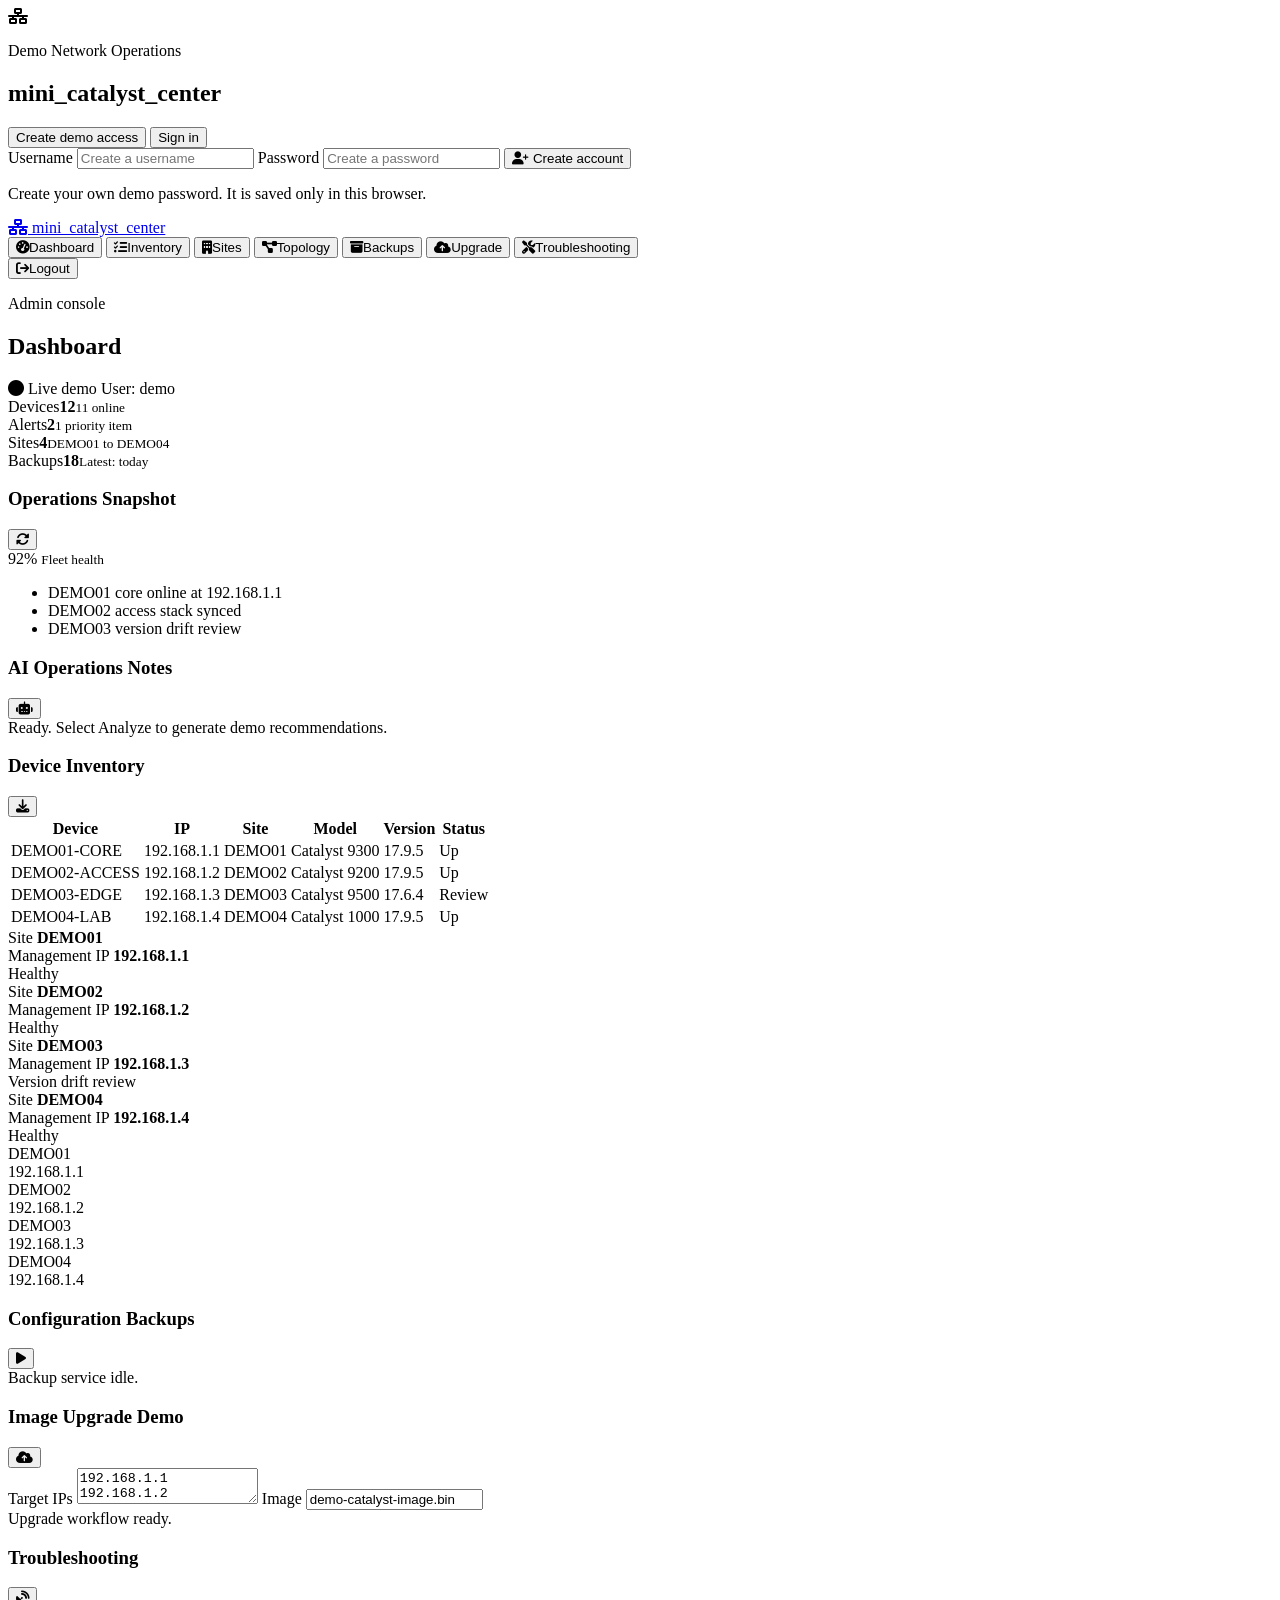
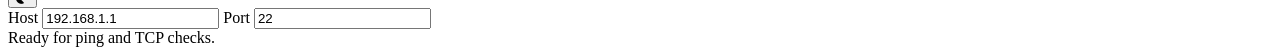
==== docs/index.html @ 80a493fe "Publish mini catalyst center project" ====
<!doctype html>
<html lang="en">
  <head>
    <meta charset="utf-8">
    <meta name="viewport" content="width=device-width, initial-scale=1">
    <title>mini_catalyst_center</title>
    <link rel="preconnect" href="https://cdnjs.cloudflare.com">
    <link rel="stylesheet" href="https://cdnjs.cloudflare.com/ajax/libs/font-awesome/6.5.0/css/all.min.css">
    <link rel="stylesheet" href="styles.css">
  </head>
  <body>
    <section id="loginView" class="login-view">
      <div class="login-card">
        <div class="brand-lockup">
          <span class="brand-icon"><i class="fa-solid fa-network-wired"></i></span>
          <div>
            <p class="eyebrow">Demo Network Operations</p>
            <h1>mini_catalyst_center</h1>
          </div>
        </div>
        <div class="auth-tabs" role="tablist" aria-label="Demo access">
          <button id="createTab" class="auth-tab active" type="button" data-auth-mode="create">Create demo access</button>
          <button id="signinTab" class="auth-tab" type="button" data-auth-mode="signin">Sign in</button>
        </div>
        <form id="loginForm" class="login-form">
          <label>Username <input id="username" placeholder="Create a username" autocomplete="username"></label>
          <label>Password <input id="password" placeholder="Create a password" type="password" autocomplete="new-password"></label>
          <button id="authButton" type="submit"><i class="fa-solid fa-user-plus"></i> Create account</button>
          <p id="authNote" class="small-note">Create your own demo password. It is saved only in this browser.</p>
        </form>
      </div>
    </section>

    <section id="appView" class="app-view is-hidden">
      <aside class="sidebar">
        <a class="brand-link" href="#dashboard" data-view="dashboard">
          <i class="fa-solid fa-network-wired"></i>
          <span>mini_catalyst_center</span>
        </a>
        <nav>
          <button class="nav-item active" data-view="dashboard"><i class="fa-solid fa-gauge-high"></i><span>Dashboard</span></button>
          <button class="nav-item" data-view="inventory"><i class="fa-solid fa-list-check"></i><span>Inventory</span></button>
          <button class="nav-item" data-view="sites"><i class="fa-solid fa-building"></i><span>Sites</span></button>
          <button class="nav-item" data-view="topology"><i class="fa-solid fa-diagram-project"></i><span>Topology</span></button>
          <button class="nav-item" data-view="backups"><i class="fa-solid fa-box-archive"></i><span>Backups</span></button>
          <button class="nav-item" data-view="upgrade"><i class="fa-solid fa-cloud-arrow-up"></i><span>Upgrade</span></button>
          <button class="nav-item" data-view="troubleshooting"><i class="fa-solid fa-screwdriver-wrench"></i><span>Troubleshooting</span></button>
        </nav>
        <button id="logoutButton" class="logout-button"><i class="fa-solid fa-arrow-right-from-bracket"></i><span>Logout</span></button>
      </aside>

      <main class="main">
        <header class="topbar">
          <div>
            <p class="eyebrow">Admin console</p>
            <h2 id="viewTitle">Dashboard</h2>
          </div>
          <div class="top-actions">
            <span class="status-pill live"><i class="fa-solid fa-circle"></i> Live demo</span>
            <span id="activeUser" class="status-pill">User: demo</span>
          </div>
        </header>

        <section id="dashboard" class="view active">
          <div class="kpi-grid">
            <article class="kpi success"><span>Devices</span><strong>12</strong><small>11 online</small></article>
            <article class="kpi warn"><span>Alerts</span><strong>2</strong><small>1 priority item</small></article>
            <article class="kpi"><span>Sites</span><strong>4</strong><small>DEMO01 to DEMO04</small></article>
            <article class="kpi"><span>Backups</span><strong>18</strong><small>Latest: today</small></article>
          </div>
          <div class="split">
            <article class="panel">
              <div class="panel-head"><h3>Operations Snapshot</h3><button data-action="refresh"><i class="fa-solid fa-rotate"></i></button></div>
              <div class="health-ring">
                <span>92%</span>
                <small>Fleet health</small>
              </div>
              <ul class="signal-list">
                <li><span class="dot ok"></span> DEMO01 core online at 192.168.1.1</li>
                <li><span class="dot ok"></span> DEMO02 access stack synced</li>
                <li><span class="dot warn"></span> DEMO03 version drift review</li>
              </ul>
            </article>
            <article class="panel">
              <div class="panel-head"><h3>AI Operations Notes</h3><button data-action="analyze"><i class="fa-solid fa-robot"></i></button></div>
              <div id="aiNotes" class="terminal-box">Ready. Select Analyze to generate demo recommendations.</div>
            </article>
          </div>
        </section>

        <section id="inventory" class="view">
          <div class="panel">
            <div class="panel-head"><h3>Device Inventory</h3><button data-action="export"><i class="fa-solid fa-download"></i></button></div>
            <div class="table-wrap">
              <table>
                <thead><tr><th>Device</th><th>IP</th><th>Site</th><th>Model</th><th>Version</th><th>Status</th></tr></thead>
                <tbody id="inventoryRows"></tbody>
              </table>
            </div>
          </div>
        </section>

        <section id="sites" class="view">
          <div class="site-grid" id="siteGrid"></div>
        </section>

        <section id="topology" class="view">
          <div class="panel topology-panel">
            <div class="topology-canvas">
              <div class="node core">DEMO01<br><span>192.168.1.1</span></div>
              <div class="node access a">DEMO02<br><span>192.168.1.2</span></div>
              <div class="node access b">DEMO03<br><span>192.168.1.3</span></div>
              <div class="node access c">DEMO04<br><span>192.168.1.4</span></div>
              <div class="line l1"></div><div class="line l2"></div><div class="line l3"></div>
            </div>
          </div>
        </section>

        <section id="backups" class="view">
          <div class="panel">
            <div class="panel-head"><h3>Configuration Backups</h3><button data-action="backup"><i class="fa-solid fa-play"></i></button></div>
            <div id="backupLog" class="terminal-box">Backup service idle.</div>
          </div>
        </section>

        <section id="upgrade" class="view">
          <div class="panel">
            <div class="panel-head"><h3>Image Upgrade Demo</h3><button data-action="upgrade"><i class="fa-solid fa-cloud-arrow-up"></i></button></div>
            <div class="upgrade-grid">
              <label>Target IPs <textarea>192.168.1.1
192.168.1.2</textarea></label>
              <label>Image <input value="demo-catalyst-image.bin"></label>
            </div>
            <div class="progress-track"><span id="upgradeBar"></span></div>
            <div id="upgradeLog" class="terminal-box">Upgrade workflow ready.</div>
          </div>
        </section>

        <section id="troubleshooting" class="view">
          <div class="panel">
            <div class="panel-head"><h3>Troubleshooting</h3><button data-action="ping"><i class="fa-solid fa-satellite-dish"></i></button></div>
            <div class="trouble-grid">
              <label>Host <input value="192.168.1.1"></label>
              <label>Port <input value="22"></label>
            </div>
            <div id="troubleLog" class="terminal-box">Ready for ping and TCP checks.</div>
          </div>
        </section>
      </main>
    </section>

    <script src="app.js"></script>
  </body>
</html>
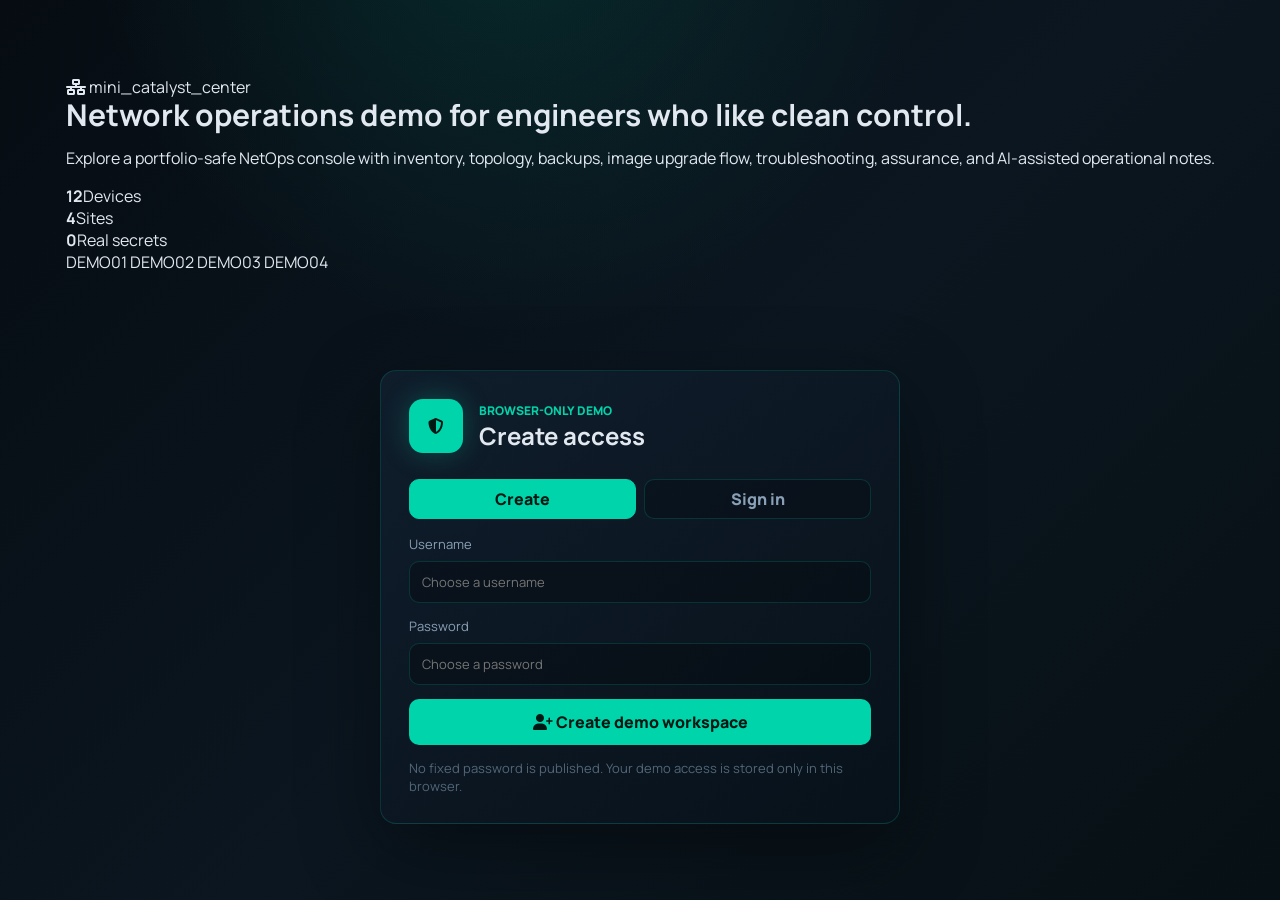
==== commit a32089a5: "Upgrade mini catalyst center demo experience" ====
--- a/docs/index.html
+++ b/docs/index.html
@@ -3,6 +3,7 @@
   <head>
     <meta charset="utf-8">
     <meta name="viewport" content="width=device-width, initial-scale=1">
+    <meta name="description" content="mini_catalyst_center is a demo NetOps portal for inventory, topology, backups, upgrades, troubleshooting, and operational assurance.">
     <title>mini_catalyst_center</title>
     <link rel="preconnect" href="https://cdnjs.cloudflare.com">
     <link rel="stylesheet" href="https://cdnjs.cloudflare.com/ajax/libs/font-awesome/6.5.0/css/all.min.css">
@@ -10,23 +11,45 @@
   </head>
   <body>
     <section id="loginView" class="login-view">
+      <div class="login-hero">
+        <div class="hero-copy">
+          <span class="brand-chip"><i class="fa-solid fa-network-wired"></i> mini_catalyst_center</span>
+          <h1>Network operations demo for engineers who like clean control.</h1>
+          <p>Explore a portfolio-safe NetOps console with inventory, topology, backups, image upgrade flow, troubleshooting, assurance, and AI-assisted operational notes.</p>
+          <div class="hero-stats" aria-label="Demo summary">
+            <div><strong>12</strong><span>Devices</span></div>
+            <div><strong>4</strong><span>Sites</span></div>
+            <div><strong>0</strong><span>Real secrets</span></div>
+          </div>
+        </div>
+        <div class="hero-map" aria-hidden="true">
+          <span class="map-node core">DEMO01</span>
+          <span class="map-node a">DEMO02</span>
+          <span class="map-node b">DEMO03</span>
+          <span class="map-node c">DEMO04</span>
+          <span class="map-line one"></span>
+          <span class="map-line two"></span>
+          <span class="map-line three"></span>
+        </div>
+      </div>
+
       <div class="login-card">
         <div class="brand-lockup">
-          <span class="brand-icon"><i class="fa-solid fa-network-wired"></i></span>
+          <span class="brand-icon"><i class="fa-solid fa-shield-halved"></i></span>
           <div>
-            <p class="eyebrow">Demo Network Operations</p>
-            <h1>mini_catalyst_center</h1>
+            <p class="eyebrow">Browser-only demo</p>
+            <h2>Create access</h2>
           </div>
         </div>
         <div class="auth-tabs" role="tablist" aria-label="Demo access">
-          <button id="createTab" class="auth-tab active" type="button" data-auth-mode="create">Create demo access</button>
-          <button id="signinTab" class="auth-tab" type="button" data-auth-mode="signin">Sign in</button>
+          <button class="auth-tab active" type="button" data-auth-mode="create">Create</button>
+          <button class="auth-tab" type="button" data-auth-mode="signin">Sign in</button>
         </div>
         <form id="loginForm" class="login-form">
-          <label>Username <input id="username" placeholder="Create a username" autocomplete="username"></label>
-          <label>Password <input id="password" placeholder="Create a password" type="password" autocomplete="new-password"></label>
-          <button id="authButton" type="submit"><i class="fa-solid fa-user-plus"></i> Create account</button>
-          <p id="authNote" class="small-note">Create your own demo password. It is saved only in this browser.</p>
+          <label>Username <input id="username" placeholder="Choose a username" autocomplete="username"></label>
+          <label>Password <input id="password" placeholder="Choose a password" type="password" autocomplete="new-password"></label>
+          <button id="authButton" type="submit"><i class="fa-solid fa-user-plus"></i> Create demo workspace</button>
+          <p id="authNote" class="small-note">No fixed password is published. Your demo access is stored only in this browser.</p>
         </form>
       </div>
     </section>
@@ -42,9 +65,14 @@
           <button class="nav-item" data-view="inventory"><i class="fa-solid fa-list-check"></i><span>Inventory</span></button>
           <button class="nav-item" data-view="sites"><i class="fa-solid fa-building"></i><span>Sites</span></button>
           <button class="nav-item" data-view="topology"><i class="fa-solid fa-diagram-project"></i><span>Topology</span></button>
+          <button class="nav-item" data-view="assurance"><i class="fa-solid fa-clipboard-check"></i><span>Assurance</span></button>
+          <button class="nav-item" data-view="alerts"><i class="fa-solid fa-bell"></i><span>Alerts</span></button>
+          <button class="nav-item" data-view="commander"><i class="fa-solid fa-terminal"></i><span>Commander</span></button>
           <button class="nav-item" data-view="backups"><i class="fa-solid fa-box-archive"></i><span>Backups</span></button>
           <button class="nav-item" data-view="upgrade"><i class="fa-solid fa-cloud-arrow-up"></i><span>Upgrade</span></button>
           <button class="nav-item" data-view="troubleshooting"><i class="fa-solid fa-screwdriver-wrench"></i><span>Troubleshooting</span></button>
+          <button class="nav-item" data-view="ai-center"><i class="fa-solid fa-robot"></i><span>AI Center</span></button>
+          <button class="nav-item" data-view="jobs"><i class="fa-solid fa-briefcase"></i><span>Jobs</span></button>
         </nav>
         <button id="logoutButton" class="logout-button"><i class="fa-solid fa-arrow-right-from-bracket"></i><span>Logout</span></button>
       </aside>
@@ -56,6 +84,10 @@
             <h2 id="viewTitle">Dashboard</h2>
           </div>
           <div class="top-actions">
+            <label class="search-box" aria-label="Search demo">
+              <i class="fa-solid fa-magnifying-glass"></i>
+              <input id="globalSearch" placeholder="Search device, site, IP">
+            </label>
             <span class="status-pill live"><i class="fa-solid fa-circle"></i> Live demo</span>
             <span id="activeUser" class="status-pill">User: demo</span>
           </div>
@@ -63,18 +95,15 @@
 
         <section id="dashboard" class="view active">
           <div class="kpi-grid">
-            <article class="kpi success"><span>Devices</span><strong>12</strong><small>11 online</small></article>
+            <article class="kpi success"><span>Devices</span><strong id="kpiDevices">12</strong><small>11 online</small></article>
             <article class="kpi warn"><span>Alerts</span><strong>2</strong><small>1 priority item</small></article>
             <article class="kpi"><span>Sites</span><strong>4</strong><small>DEMO01 to DEMO04</small></article>
             <article class="kpi"><span>Backups</span><strong>18</strong><small>Latest: today</small></article>
           </div>
-          <div class="split">
-            <article class="panel">
-              <div class="panel-head"><h3>Operations Snapshot</h3><button data-action="refresh"><i class="fa-solid fa-rotate"></i></button></div>
-              <div class="health-ring">
-                <span>92%</span>
-                <small>Fleet health</small>
-              </div>
+          <div class="dashboard-grid">
+            <article class="panel health-panel">
+              <div class="panel-head"><h3>Operations Snapshot</h3><button title="Refresh" data-action="refresh"><i class="fa-solid fa-rotate"></i></button></div>
+              <div class="health-ring"><span>92%</span><small>Fleet health</small></div>
               <ul class="signal-list">
                 <li><span class="dot ok"></span> DEMO01 core online at 192.168.1.1</li>
                 <li><span class="dot ok"></span> DEMO02 access stack synced</li>
@@ -82,7 +111,11 @@
               </ul>
             </article>
             <article class="panel">
-              <div class="panel-head"><h3>AI Operations Notes</h3><button data-action="analyze"><i class="fa-solid fa-robot"></i></button></div>
+              <div class="panel-head"><h3>Priority Timeline</h3><button title="Analyze" data-action="analyze"><i class="fa-solid fa-robot"></i></button></div>
+              <div id="timelineList" class="timeline-list"></div>
+            </article>
+            <article class="panel span-2">
+              <div class="panel-head"><h3>AI Operations Notes</h3><button title="Generate recommendation" data-action="analyze"><i class="fa-solid fa-wand-magic-sparkles"></i></button></div>
               <div id="aiNotes" class="terminal-box">Ready. Select Analyze to generate demo recommendations.</div>
             </article>
           </div>
@@ -90,10 +123,16 @@
 
         <section id="inventory" class="view">
           <div class="panel">
-            <div class="panel-head"><h3>Device Inventory</h3><button data-action="export"><i class="fa-solid fa-download"></i></button></div>
+            <div class="panel-head">
+              <h3>Device Inventory</h3>
+              <div class="panel-actions">
+                <select id="siteFilter" aria-label="Filter by site"><option value="all">All sites</option></select>
+                <button title="Export demo inventory" data-action="export"><i class="fa-solid fa-download"></i></button>
+              </div>
+            </div>
             <div class="table-wrap">
               <table>
-                <thead><tr><th>Device</th><th>IP</th><th>Site</th><th>Model</th><th>Version</th><th>Status</th></tr></thead>
+                <thead><tr><th>Device</th><th>IP</th><th>Site</th><th>Role</th><th>Model</th><th>Version</th><th>Status</th></tr></thead>
                 <tbody id="inventoryRows"></tbody>
               </table>
             </div>
@@ -106,6 +145,7 @@
 
         <section id="topology" class="view">
           <div class="panel topology-panel">
+            <div class="panel-head"><h3>Fabric Topology</h3><button data-action="discover"><i class="fa-solid fa-arrows-rotate"></i></button></div>
             <div class="topology-canvas">
               <div class="node core">DEMO01<br><span>192.168.1.1</span></div>
               <div class="node access a">DEMO02<br><span>192.168.1.2</span></div>
@@ -116,20 +156,43 @@
           </div>
         </section>
 
+        <section id="assurance" class="view">
+          <div class="cards-grid" id="assuranceCards"></div>
+        </section>
+
+        <section id="alerts" class="view">
+          <div class="panel">
+            <div class="panel-head"><h3>Operational Alerts</h3><button data-action="ack-alerts"><i class="fa-solid fa-check"></i></button></div>
+            <div id="alertsList" class="event-list"></div>
+          </div>
+        </section>
+
+        <section id="commander" class="view">
+          <div class="panel">
+            <div class="panel-head"><h3>Command Runner</h3><button data-action="run-command"><i class="fa-solid fa-play"></i></button></div>
+            <div class="form-grid">
+              <label>Target <select id="commandTarget"></select></label>
+              <label>Command <input id="commandInput" value="show interfaces status"></label>
+            </div>
+            <div id="commandLog" class="terminal-box">Command runner ready.</div>
+          </div>
+        </section>
+
         <section id="backups" class="view">
           <div class="panel">
             <div class="panel-head"><h3>Configuration Backups</h3><button data-action="backup"><i class="fa-solid fa-play"></i></button></div>
             <div id="backupLog" class="terminal-box">Backup service idle.</div>
           </div>
+          <div class="cards-grid" id="backupCards"></div>
         </section>
 
         <section id="upgrade" class="view">
           <div class="panel">
             <div class="panel-head"><h3>Image Upgrade Demo</h3><button data-action="upgrade"><i class="fa-solid fa-cloud-arrow-up"></i></button></div>
-            <div class="upgrade-grid">
-              <label>Target IPs <textarea>192.168.1.1
+            <div class="form-grid">
+              <label>Target IPs <textarea id="upgradeTargets">192.168.1.1
 192.168.1.2</textarea></label>
-              <label>Image <input value="demo-catalyst-image.bin"></label>
+              <label>Image <input id="upgradeImage" value="demo-catalyst-image.bin"></label>
             </div>
             <div class="progress-track"><span id="upgradeBar"></span></div>
             <div id="upgradeLog" class="terminal-box">Upgrade workflow ready.</div>
@@ -139,11 +202,25 @@
         <section id="troubleshooting" class="view">
           <div class="panel">
             <div class="panel-head"><h3>Troubleshooting</h3><button data-action="ping"><i class="fa-solid fa-satellite-dish"></i></button></div>
-            <div class="trouble-grid">
-              <label>Host <input value="192.168.1.1"></label>
-              <label>Port <input value="22"></label>
+            <div class="form-grid">
+              <label>Host <input id="troubleHost" value="192.168.1.1"></label>
+              <label>Port <input id="troublePort" value="22"></label>
             </div>
             <div id="troubleLog" class="terminal-box">Ready for ping and TCP checks.</div>
+          </div>
+        </section>
+
+        <section id="ai-center" class="view">
+          <div class="panel">
+            <div class="panel-head"><h3>AI Center</h3><button data-action="ai-plan"><i class="fa-solid fa-wand-magic-sparkles"></i></button></div>
+            <div id="aiPlan" class="ai-plan-grid"></div>
+          </div>
+        </section>
+
+        <section id="jobs" class="view">
+          <div class="panel">
+            <div class="panel-head"><h3>Background Jobs</h3><button data-action="new-job"><i class="fa-solid fa-plus"></i></button></div>
+            <div id="jobsList" class="event-list"></div>
           </div>
         </section>
       </main>
--- a/docs/styles.css
+++ b/docs/styles.css
@@ -0,0 +1,480 @@
+@import url("https://fonts.googleapis.com/css2?family=JetBrains+Mono:wght@400;600;700&family=Manrope:wght@400;600;700;800&display=swap");
+
+:root {
+  --teal: #00d4aa;
+  --teal-soft: rgba(0, 212, 170, .15);
+  --cyan: #7dd3fc;
+  --green: #22c55e;
+  --red: #ef4444;
+  --yellow: #f59e0b;
+  --ink: #e2e8f0;
+  --muted: #8aa0b6;
+  --quiet: #526677;
+  --bg: #060c12;
+  --surface: #0c1520;
+  --panel: #101e2c;
+  --panel-2: #142030;
+  --line: rgba(0, 212, 170, .18);
+  --shadow: 0 24px 80px rgba(0, 0, 0, .38);
+  --mono: "JetBrains Mono", Consolas, monospace;
+  --sans: "Manrope", Arial, sans-serif;
+}
+
+* { box-sizing: border-box; }
+
+body {
+  margin: 0;
+  min-height: 100vh;
+  color: var(--ink);
+  font-family: var(--sans);
+  background:
+    radial-gradient(circle at 40% -10%, rgba(0, 212, 170, .13), transparent 34%),
+    linear-gradient(135deg, #060c12 0%, #0b1620 52%, #071014 100%);
+}
+
+button, input, textarea { font: inherit; }
+button { cursor: pointer; }
+
+.is-hidden { display: none !important; }
+
+.login-view {
+  min-height: 100vh;
+  display: grid;
+  place-items: center;
+  padding: 28px;
+}
+
+.login-card {
+  width: min(520px, 100%);
+  border: 1px solid var(--line);
+  border-radius: 16px;
+  padding: 28px;
+  background: linear-gradient(145deg, rgba(16, 30, 44, .96), rgba(8, 18, 26, .96));
+  box-shadow: var(--shadow);
+}
+
+.brand-lockup, .topbar, .panel-head, .top-actions {
+  display: flex;
+  align-items: center;
+  justify-content: space-between;
+  gap: 16px;
+}
+
+.brand-lockup { justify-content: flex-start; }
+
+.brand-icon {
+  display: grid;
+  place-items: center;
+  width: 54px;
+  height: 54px;
+  border-radius: 14px;
+  color: #001813;
+  background: var(--teal);
+  box-shadow: 0 0 28px rgba(0, 212, 170, .28);
+}
+
+.eyebrow {
+  margin: 0 0 4px;
+  color: var(--teal);
+  font-size: 12px;
+  font-weight: 800;
+  letter-spacing: 0;
+  text-transform: uppercase;
+}
+
+h1, h2, h3 { margin: 0; line-height: 1.1; }
+h1 { font-size: 30px; }
+h2 { font-size: 24px; }
+h3 { font-size: 16px; }
+
+.login-form {
+  display: grid;
+  gap: 14px;
+  margin-top: 16px;
+}
+
+.auth-tabs {
+  display: grid;
+  grid-template-columns: 1fr 1fr;
+  gap: 8px;
+  margin-top: 26px;
+}
+
+.auth-tab {
+  min-height: 40px;
+  border: 1px solid var(--line);
+  border-radius: 10px;
+  color: var(--muted);
+  background: rgba(0, 0, 0, .18);
+  font-weight: 800;
+}
+
+.auth-tab.active {
+  color: #001813;
+  background: var(--teal);
+  border-color: var(--teal);
+}
+
+label {
+  display: grid;
+  gap: 8px;
+  color: var(--muted);
+  font-size: 13px;
+}
+
+input, textarea {
+  width: 100%;
+  border: 1px solid var(--line);
+  border-radius: 10px;
+  padding: 11px 12px;
+  color: var(--ink);
+  background: rgba(0, 0, 0, .25);
+  outline: none;
+}
+
+textarea {
+  min-height: 96px;
+  resize: vertical;
+  font-family: var(--mono);
+}
+
+input:focus, textarea:focus { border-color: var(--teal); box-shadow: 0 0 0 3px rgba(0, 212, 170, .11); }
+
+.login-form button, .panel-head button, .nav-item, .logout-button {
+  border: 0;
+  border-radius: 10px;
+}
+
+.login-form button {
+  min-height: 46px;
+  color: #001813;
+  background: var(--teal);
+  font-weight: 800;
+}
+
+.small-note { margin: 0; color: var(--quiet); font-size: 13px; }
+
+.app-view {
+  min-height: 100vh;
+  display: grid;
+  grid-template-columns: 260px minmax(0, 1fr);
+}
+
+.sidebar {
+  position: sticky;
+  top: 0;
+  height: 100vh;
+  display: flex;
+  flex-direction: column;
+  gap: 18px;
+  padding: 18px;
+  border-right: 1px solid var(--line);
+  background: rgba(6, 12, 18, .92);
+  backdrop-filter: blur(14px);
+}
+
+.brand-link {
+  display: flex;
+  align-items: center;
+  gap: 10px;
+  color: var(--teal);
+  font-weight: 800;
+  text-decoration: none;
+}
+
+.sidebar nav {
+  display: grid;
+  gap: 7px;
+}
+
+.nav-item, .logout-button {
+  display: flex;
+  align-items: center;
+  gap: 10px;
+  min-height: 42px;
+  padding: 0 12px;
+  color: var(--muted);
+  background: transparent;
+  text-align: left;
+}
+
+.nav-item.active, .nav-item:hover {
+  color: var(--teal);
+  background: var(--teal-soft);
+}
+
+.logout-button {
+  margin-top: auto;
+  color: #ff9a9a;
+  border: 1px solid rgba(239, 68, 68, .24);
+}
+
+.main {
+  padding: 22px;
+}
+
+.topbar {
+  margin-bottom: 20px;
+}
+
+.status-pill {
+  display: inline-flex;
+  align-items: center;
+  gap: 7px;
+  min-height: 34px;
+  padding: 0 12px;
+  border: 1px solid var(--line);
+  border-radius: 999px;
+  color: var(--muted);
+  background: rgba(16, 30, 44, .72);
+  font-size: 13px;
+}
+
+.status-pill.live { color: var(--green); }
+
+.view { display: none; }
+.view.active { display: block; animation: rise .28s ease both; }
+
+@keyframes rise {
+  from { opacity: 0; transform: translateY(10px); }
+  to { opacity: 1; transform: translateY(0); }
+}
+
+.kpi-grid {
+  display: grid;
+  grid-template-columns: repeat(4, minmax(0, 1fr));
+  gap: 12px;
+}
+
+.kpi, .panel, .site-card {
+  border: 1px solid var(--line);
+  border-radius: 14px;
+  background: rgba(16, 30, 44, .88);
+  box-shadow: 0 10px 35px rgba(0, 0, 0, .18);
+}
+
+.kpi { padding: 16px; }
+.kpi span { display: block; color: var(--muted); font-size: 12px; text-transform: uppercase; font-weight: 800; }
+.kpi strong { display: block; margin: 8px 0 4px; font-size: 34px; line-height: 1; }
+.kpi small { color: var(--quiet); }
+.kpi.success strong { color: var(--green); }
+.kpi.warn strong { color: var(--yellow); }
+
+.split {
+  display: grid;
+  grid-template-columns: 1fr 1fr;
+  gap: 12px;
+  margin-top: 12px;
+}
+
+.panel { padding: 16px; }
+.panel-head { margin-bottom: 14px; }
+.panel-head button {
+  width: 38px;
+  height: 38px;
+  color: var(--teal);
+  background: rgba(0, 212, 170, .1);
+  border: 1px solid var(--line);
+}
+
+.health-ring {
+  width: 180px;
+  height: 180px;
+  display: grid;
+  place-items: center;
+  margin: 20px auto;
+  border-radius: 50%;
+  background: conic-gradient(var(--teal) 0 92%, rgba(255,255,255,.08) 92% 100%);
+  position: relative;
+}
+
+.health-ring::after {
+  content: "";
+  position: absolute;
+  inset: 18px;
+  border-radius: 50%;
+  background: var(--panel);
+}
+
+.health-ring span, .health-ring small {
+  position: relative;
+  z-index: 1;
+  grid-area: 1 / 1;
+}
+
+.health-ring span { font-size: 34px; font-weight: 800; color: var(--teal); transform: translateY(-8px); }
+.health-ring small { color: var(--muted); transform: translateY(28px); }
+
+.signal-list {
+  display: grid;
+  gap: 9px;
+  margin: 0;
+  padding: 0;
+  list-style: none;
+}
+
+.dot {
+  display: inline-block;
+  width: 8px;
+  height: 8px;
+  border-radius: 50%;
+  margin-right: 8px;
+}
+
+.dot.ok { background: var(--green); }
+.dot.warn { background: var(--yellow); }
+
+.terminal-box {
+  min-height: 180px;
+  overflow: auto;
+  border: 1px solid var(--line);
+  border-radius: 12px;
+  padding: 14px;
+  color: #7dffb1;
+  background: rgba(0, 0, 0, .36);
+  font-family: var(--mono);
+  font-size: 13px;
+  white-space: pre-wrap;
+}
+
+.table-wrap {
+  overflow: auto;
+  border: 1px solid rgba(255,255,255,.05);
+  border-radius: 12px;
+}
+
+table {
+  width: 100%;
+  border-collapse: collapse;
+  min-width: 760px;
+}
+
+th, td {
+  padding: 12px;
+  border-bottom: 1px solid rgba(255,255,255,.05);
+  text-align: left;
+}
+
+th {
+  color: var(--quiet);
+  font-size: 12px;
+  text-transform: uppercase;
+}
+
+td { color: var(--ink); }
+
+.badge {
+  display: inline-flex;
+  align-items: center;
+  min-height: 24px;
+  padding: 0 8px;
+  border-radius: 999px;
+  font-size: 12px;
+  font-weight: 800;
+}
+
+.badge.up { color: var(--green); background: rgba(34,197,94,.13); }
+.badge.review { color: var(--yellow); background: rgba(245,158,11,.13); }
+
+.site-grid {
+  display: grid;
+  grid-template-columns: repeat(4, minmax(0, 1fr));
+  gap: 12px;
+}
+
+.site-card {
+  min-height: 150px;
+  padding: 16px;
+  display: grid;
+  align-content: space-between;
+}
+
+.site-card strong { font-size: 26px; color: var(--teal); }
+.site-card span { color: var(--muted); }
+
+.topology-panel { min-height: 560px; }
+.topology-canvas {
+  position: relative;
+  min-height: 520px;
+  border-radius: 12px;
+  overflow: hidden;
+  background:
+    linear-gradient(rgba(0, 212, 170, .08) 1px, transparent 1px),
+    linear-gradient(90deg, rgba(0, 212, 170, .08) 1px, transparent 1px),
+    rgba(0, 0, 0, .22);
+  background-size: 34px 34px;
+}
+
+.node {
+  position: absolute;
+  z-index: 2;
+  display: grid;
+  place-items: center;
+  width: 150px;
+  height: 72px;
+  border: 1px solid var(--line);
+  border-radius: 14px;
+  background: var(--panel-2);
+  color: var(--ink);
+  font-weight: 800;
+  text-align: center;
+  box-shadow: 0 0 30px rgba(0, 212, 170, .08);
+}
+
+.node span { color: var(--teal); font-family: var(--mono); font-size: 12px; }
+.core { left: calc(50% - 75px); top: 42px; border-color: var(--teal); }
+.a { left: 9%; bottom: 70px; }
+.b { left: calc(50% - 75px); bottom: 70px; }
+.c { right: 9%; bottom: 70px; }
+
+.line {
+  position: absolute;
+  z-index: 1;
+  height: 2px;
+  background: linear-gradient(90deg, transparent, var(--teal), transparent);
+  transform-origin: left center;
+}
+
+.l1 { left: 50%; top: 114px; width: 330px; transform: rotate(130deg); }
+.l2 { left: 50%; top: 114px; width: 330px; transform: rotate(90deg); }
+.l3 { left: 50%; top: 114px; width: 330px; transform: rotate(50deg); }
+
+.upgrade-grid, .trouble-grid {
+  display: grid;
+  grid-template-columns: 1fr 1fr;
+  gap: 12px;
+  margin-bottom: 14px;
+}
+
+.progress-track {
+  height: 14px;
+  border-radius: 999px;
+  background: rgba(255,255,255,.07);
+  overflow: hidden;
+  margin-bottom: 14px;
+}
+
+.progress-track span {
+  display: block;
+  width: 0%;
+  height: 100%;
+  background: var(--teal);
+  transition: width .5s ease;
+}
+
+@media (max-width: 980px) {
+  .app-view { grid-template-columns: 74px minmax(0, 1fr); }
+  .sidebar { padding: 12px; }
+  .brand-link span, .nav-item span, .logout-button span { display: none; }
+  .kpi-grid, .split, .site-grid, .upgrade-grid, .trouble-grid { grid-template-columns: 1fr; }
+}
+
+@media (max-width: 640px) {
+  .app-view { display: block; }
+  .sidebar { position: static; height: auto; flex-direction: row; overflow-x: auto; }
+  .sidebar nav { display: flex; }
+  .logout-button { margin-top: 0; }
+  .main { padding: 14px; }
+  .topbar { align-items: flex-start; flex-direction: column; }
+  .top-actions { flex-wrap: wrap; }
+}
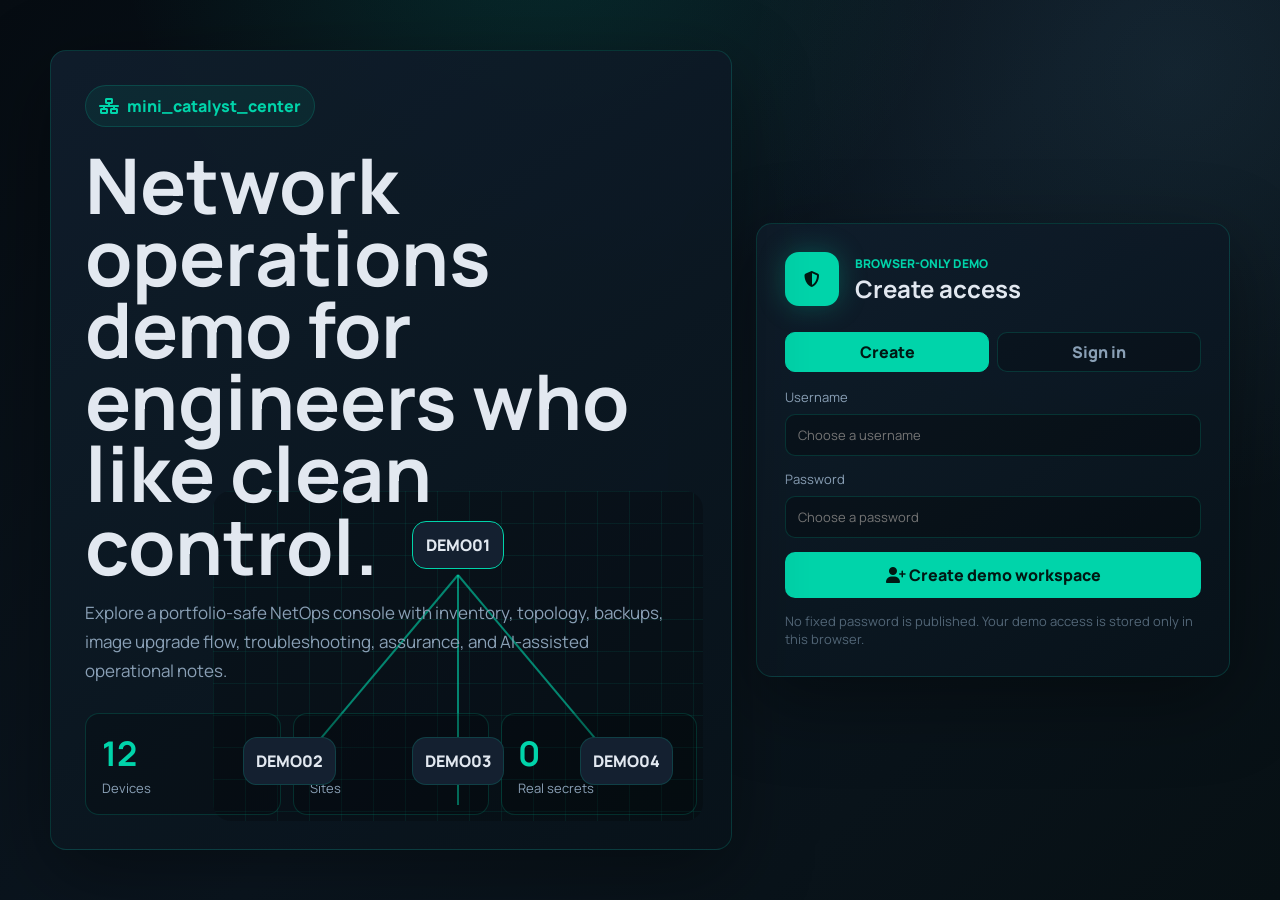
==== commit a5de87be: "Add site and server install workflows" ====
--- a/docs/index.html
+++ b/docs/index.html
@@ -123,16 +123,27 @@
 
         <section id="inventory" class="view">
           <div class="panel">
+            <div class="panel-head"><h3>Add Device</h3><button data-action="add-device"><i class="fa-solid fa-plus"></i></button></div>
+            <div class="form-grid">
+              <label>Hostname <input id="deviceName" value="SW-DEMO-NEW"></label>
+              <label>IP Address <input id="deviceIp" value="192.168.1.9"></label>
+              <label>Site <select id="deviceSite"></select></label>
+              <label>Role <input id="deviceRole" value="Access"></label>
+            </div>
+          </div>
+          <div class="panel">
             <div class="panel-head">
               <h3>Device Inventory</h3>
               <div class="panel-actions">
                 <select id="siteFilter" aria-label="Filter by site"><option value="all">All sites</option></select>
                 <button title="Export demo inventory" data-action="export"><i class="fa-solid fa-download"></i></button>
+                <button title="Remove selected demo device" data-action="delete-device"><i class="fa-solid fa-trash"></i></button>
+                <button title="Reset demo data" data-action="reset-demo"><i class="fa-solid fa-rotate-left"></i></button>
               </div>
             </div>
             <div class="table-wrap">
               <table>
-                <thead><tr><th>Device</th><th>IP</th><th>Site</th><th>Role</th><th>Model</th><th>Version</th><th>Status</th></tr></thead>
+                <thead><tr><th>Select</th><th>Device</th><th>IP</th><th>Site</th><th>Role</th><th>Model</th><th>Version</th><th>Status</th></tr></thead>
                 <tbody id="inventoryRows"></tbody>
               </table>
             </div>
@@ -140,6 +151,13 @@
         </section>
 
         <section id="sites" class="view">
+          <div class="panel">
+            <div class="panel-head"><h3>Create Site</h3><button data-action="add-site"><i class="fa-solid fa-plus"></i></button></div>
+            <div class="form-grid">
+              <label>Site Name <input id="newSiteName" value="DEMO05"></label>
+              <label>Management IP <input id="newSiteIp" value="192.168.1.10"></label>
+            </div>
+          </div>
           <div class="site-grid" id="siteGrid"></div>
         </section>
 
@@ -172,7 +190,9 @@
             <div class="panel-head"><h3>Command Runner</h3><button data-action="run-command"><i class="fa-solid fa-play"></i></button></div>
             <div class="form-grid">
               <label>Target <select id="commandTarget"></select></label>
-              <label>Command <input id="commandInput" value="show interfaces status"></label>
+              <label>Command Template <select id="commandTemplate"></select></label>
+              <label>Custom Command <input id="commandInput" value="show interfaces status"></label>
+              <label>Credential Source <input value="Server environment variables" disabled></label>
             </div>
             <div id="commandLog" class="terminal-box">Command runner ready.</div>
           </div>
@@ -194,6 +214,7 @@
 192.168.1.2</textarea></label>
               <label>Image <input id="upgradeImage" value="demo-catalyst-image.bin"></label>
             </div>
+            <div class="switch-picker" id="upgradeSwitches"></div>
             <div class="progress-track"><span id="upgradeBar"></span></div>
             <div id="upgradeLog" class="terminal-box">Upgrade workflow ready.</div>
           </div>
--- a/docs/styles.css
+++ b/docs/styles.css
@@ -28,40 +28,112 @@
   color: var(--ink);
   font-family: var(--sans);
   background:
-    radial-gradient(circle at 40% -10%, rgba(0, 212, 170, .13), transparent 34%),
+    radial-gradient(circle at 42% -12%, rgba(0, 212, 170, .14), transparent 34%),
+    radial-gradient(circle at 92% 8%, rgba(125, 211, 252, .08), transparent 30%),
     linear-gradient(135deg, #060c12 0%, #0b1620 52%, #071014 100%);
 }
 
-button, input, textarea { font: inherit; }
+button, input, textarea, select { font: inherit; }
 button { cursor: pointer; }
-
 .is-hidden { display: none !important; }
 
 .login-view {
   min-height: 100vh;
   display: grid;
-  place-items: center;
-  padding: 28px;
-}
-
-.login-card {
-  width: min(520px, 100%);
+  grid-template-columns: minmax(0, 1.18fr) minmax(380px, .82fr);
+  gap: 24px;
+  align-items: center;
+  width: min(1180px, calc(100% - 36px));
+  margin: 0 auto;
+  padding: 32px 0;
+}
+
+.login-hero, .login-card, .panel, .kpi, .site-card, .mini-card {
   border: 1px solid var(--line);
   border-radius: 16px;
-  padding: 28px;
-  background: linear-gradient(145deg, rgba(16, 30, 44, .96), rgba(8, 18, 26, .96));
+  background: linear-gradient(145deg, rgba(16, 30, 44, .94), rgba(8, 18, 26, .94));
   box-shadow: var(--shadow);
 }
 
-.brand-lockup, .topbar, .panel-head, .top-actions {
+.login-hero {
+  min-height: 620px;
+  position: relative;
+  overflow: hidden;
+  padding: 34px;
+}
+
+.hero-copy { position: relative; z-index: 2; max-width: 620px; }
+.brand-chip, .status-pill, .badge {
+  display: inline-flex;
+  align-items: center;
+  gap: 8px;
+  border: 1px solid var(--line);
+  border-radius: 999px;
+  color: var(--teal);
+  background: rgba(0, 212, 170, .08);
+}
+.brand-chip { padding: 9px 13px; font-weight: 800; }
+
+.hero-copy h1 {
+  margin: 22px 0 14px;
+  font-size: clamp(38px, 6vw, 78px);
+  line-height: .94;
+  letter-spacing: 0;
+}
+
+.hero-copy p { max-width: 580px; color: var(--muted); font-size: 17px; line-height: 1.7; }
+
+.hero-stats {
+  display: grid;
+  grid-template-columns: repeat(3, minmax(0, 1fr));
+  gap: 12px;
+  margin-top: 28px;
+}
+.hero-stats div { padding: 16px; border: 1px solid var(--line); border-radius: 14px; background: rgba(0,0,0,.2); }
+.hero-stats strong { display: block; color: var(--teal); font-size: 34px; }
+.hero-stats span { color: var(--muted); font-size: 13px; }
+
+.hero-map {
+  position: absolute;
+  inset: auto 28px 28px auto;
+  width: min(520px, 72%);
+  height: 330px;
+  border-radius: 18px;
+  background:
+    linear-gradient(rgba(0, 212, 170, .08) 1px, transparent 1px),
+    linear-gradient(90deg, rgba(0, 212, 170, .08) 1px, transparent 1px),
+    rgba(0,0,0,.2);
+  background-size: 32px 32px;
+}
+.map-node {
+  position: absolute;
+  z-index: 2;
+  min-width: 92px;
+  padding: 12px;
+  border: 1px solid var(--line);
+  border-radius: 14px;
+  color: var(--ink);
+  background: var(--panel-2);
+  text-align: center;
+  font-weight: 800;
+}
+.map-node.core { left: 50%; top: 30px; transform: translateX(-50%); border-color: var(--teal); }
+.map-node.a { left: 30px; bottom: 36px; }
+.map-node.b { left: 50%; bottom: 36px; transform: translateX(-50%); }
+.map-node.c { right: 30px; bottom: 36px; }
+.map-line { position: absolute; z-index: 1; left: 50%; top: 83px; width: 230px; height: 2px; background: var(--teal); transform-origin: left center; opacity: .6; }
+.map-line.one { transform: rotate(130deg); }
+.map-line.two { transform: rotate(90deg); }
+.map-line.three { transform: rotate(50deg); }
+
+.login-card { padding: 28px; }
+.brand-lockup, .topbar, .panel-head, .top-actions, .panel-actions {
   display: flex;
   align-items: center;
   justify-content: space-between;
   gap: 16px;
 }
-
 .brand-lockup { justify-content: flex-start; }
-
 .brand-icon {
   display: grid;
   place-items: center;
@@ -72,34 +144,12 @@
   background: var(--teal);
   box-shadow: 0 0 28px rgba(0, 212, 170, .28);
 }
-
-.eyebrow {
-  margin: 0 0 4px;
-  color: var(--teal);
-  font-size: 12px;
-  font-weight: 800;
-  letter-spacing: 0;
-  text-transform: uppercase;
-}
-
+.eyebrow { margin: 0 0 4px; color: var(--teal); font-size: 12px; font-weight: 800; letter-spacing: 0; text-transform: uppercase; }
 h1, h2, h3 { margin: 0; line-height: 1.1; }
-h1 { font-size: 30px; }
 h2 { font-size: 24px; }
 h3 { font-size: 16px; }
 
-.login-form {
-  display: grid;
-  gap: 14px;
-  margin-top: 16px;
-}
-
-.auth-tabs {
-  display: grid;
-  grid-template-columns: 1fr 1fr;
-  gap: 8px;
-  margin-top: 26px;
-}
-
+.auth-tabs { display: grid; grid-template-columns: 1fr 1fr; gap: 8px; margin-top: 26px; }
 .auth-tab {
   min-height: 40px;
   border: 1px solid var(--line);
@@ -108,21 +158,10 @@
   background: rgba(0, 0, 0, .18);
   font-weight: 800;
 }
-
-.auth-tab.active {
-  color: #001813;
-  background: var(--teal);
-  border-color: var(--teal);
-}
-
-label {
-  display: grid;
-  gap: 8px;
-  color: var(--muted);
-  font-size: 13px;
-}
-
-input, textarea {
+.auth-tab.active { color: #001813; background: var(--teal); border-color: var(--teal); }
+.login-form { display: grid; gap: 14px; margin-top: 16px; }
+label { display: grid; gap: 8px; color: var(--muted); font-size: 13px; }
+input, textarea, select {
   width: 100%;
   border: 1px solid var(--line);
   border-radius: 10px;
@@ -131,143 +170,84 @@
   background: rgba(0, 0, 0, .25);
   outline: none;
 }
-
-textarea {
-  min-height: 96px;
-  resize: vertical;
-  font-family: var(--mono);
-}
-
-input:focus, textarea:focus { border-color: var(--teal); box-shadow: 0 0 0 3px rgba(0, 212, 170, .11); }
-
+textarea { min-height: 96px; resize: vertical; font-family: var(--mono); }
+input:focus, textarea:focus, select:focus { border-color: var(--teal); box-shadow: 0 0 0 3px rgba(0, 212, 170, .11); }
 .login-form button, .panel-head button, .nav-item, .logout-button {
   border: 0;
   border-radius: 10px;
 }
-
 .login-form button {
   min-height: 46px;
   color: #001813;
   background: var(--teal);
   font-weight: 800;
 }
-
 .small-note { margin: 0; color: var(--quiet); font-size: 13px; }
 
-.app-view {
-  min-height: 100vh;
-  display: grid;
-  grid-template-columns: 260px minmax(0, 1fr);
-}
-
+.app-view { min-height: 100vh; display: grid; grid-template-columns: 270px minmax(0, 1fr); }
 .sidebar {
   position: sticky;
   top: 0;
   height: 100vh;
   display: flex;
   flex-direction: column;
-  gap: 18px;
+  gap: 16px;
   padding: 18px;
   border-right: 1px solid var(--line);
   background: rgba(6, 12, 18, .92);
   backdrop-filter: blur(14px);
 }
-
-.brand-link {
-  display: flex;
-  align-items: center;
-  gap: 10px;
-  color: var(--teal);
-  font-weight: 800;
-  text-decoration: none;
-}
-
-.sidebar nav {
-  display: grid;
-  gap: 7px;
-}
-
+.brand-link { display: flex; align-items: center; gap: 10px; color: var(--teal); font-weight: 800; text-decoration: none; }
+.sidebar nav { display: grid; gap: 6px; overflow: auto; padding-right: 4px; }
 .nav-item, .logout-button {
   display: flex;
   align-items: center;
   gap: 10px;
-  min-height: 42px;
+  min-height: 40px;
   padding: 0 12px;
   color: var(--muted);
   background: transparent;
   text-align: left;
 }
-
-.nav-item.active, .nav-item:hover {
-  color: var(--teal);
-  background: var(--teal-soft);
-}
-
-.logout-button {
-  margin-top: auto;
-  color: #ff9a9a;
-  border: 1px solid rgba(239, 68, 68, .24);
-}
-
-.main {
-  padding: 22px;
-}
-
-.topbar {
-  margin-bottom: 20px;
-}
-
-.status-pill {
-  display: inline-flex;
-  align-items: center;
-  gap: 7px;
-  min-height: 34px;
+.nav-item.active, .nav-item:hover { color: var(--teal); background: var(--teal-soft); }
+.logout-button { margin-top: auto; color: #ff9a9a; border: 1px solid rgba(239, 68, 68, .24); }
+.main { padding: 22px; }
+.topbar { margin-bottom: 20px; }
+.top-actions { flex-wrap: wrap; justify-content: flex-end; }
+.status-pill { min-height: 36px; padding: 0 12px; color: var(--muted); background: rgba(16, 30, 44, .72); font-size: 13px; }
+.status-pill.live { color: var(--green); }
+.search-box {
+  width: min(320px, 100%);
+  display: flex;
+  align-items: center;
+  gap: 9px;
+  border: 1px solid var(--line);
+  border-radius: 999px;
   padding: 0 12px;
-  border: 1px solid var(--line);
-  border-radius: 999px;
-  color: var(--muted);
   background: rgba(16, 30, 44, .72);
-  font-size: 13px;
-}
-
-.status-pill.live { color: var(--green); }
+}
+.search-box input { border: 0; padding: 9px 0; background: transparent; box-shadow: none; }
 
 .view { display: none; }
 .view.active { display: block; animation: rise .28s ease both; }
-
-@keyframes rise {
-  from { opacity: 0; transform: translateY(10px); }
-  to { opacity: 1; transform: translateY(0); }
-}
-
-.kpi-grid {
-  display: grid;
-  grid-template-columns: repeat(4, minmax(0, 1fr));
-  gap: 12px;
-}
-
-.kpi, .panel, .site-card {
-  border: 1px solid var(--line);
-  border-radius: 14px;
-  background: rgba(16, 30, 44, .88);
-  box-shadow: 0 10px 35px rgba(0, 0, 0, .18);
-}
-
+@keyframes rise { from { opacity: 0; transform: translateY(10px); } to { opacity: 1; transform: translateY(0); } }
+
+.kpi-grid, .cards-grid, .site-grid { display: grid; grid-template-columns: repeat(4, minmax(0, 1fr)); gap: 12px; }
 .kpi { padding: 16px; }
-.kpi span { display: block; color: var(--muted); font-size: 12px; text-transform: uppercase; font-weight: 800; }
-.kpi strong { display: block; margin: 8px 0 4px; font-size: 34px; line-height: 1; }
-.kpi small { color: var(--quiet); }
-.kpi.success strong { color: var(--green); }
-.kpi.warn strong { color: var(--yellow); }
-
-.split {
-  display: grid;
-  grid-template-columns: 1fr 1fr;
+.kpi span, .mini-card span, .site-card span { display: block; color: var(--muted); font-size: 12px; text-transform: uppercase; font-weight: 800; }
+.kpi strong, .mini-card strong, .site-card strong { display: block; margin: 8px 0 4px; font-size: 32px; line-height: 1; }
+.kpi small, .mini-card small, .site-card small { color: var(--quiet); }
+.kpi.success strong, .mini-card.ok strong { color: var(--green); }
+.kpi.warn strong, .mini-card.review strong { color: var(--yellow); }
+
+.dashboard-grid {
+  display: grid;
+  grid-template-columns: .9fr 1.1fr;
   gap: 12px;
   margin-top: 12px;
 }
-
-.panel { padding: 16px; }
+.span-2 { grid-column: span 2; }
+.panel, .mini-card, .site-card { padding: 16px; }
 .panel-head { margin-bottom: 14px; }
 .panel-head button {
   width: 38px;
@@ -276,6 +256,7 @@
   background: rgba(0, 212, 170, .1);
   border: 1px solid var(--line);
 }
+.panel-actions select { min-width: 150px; }
 
 .health-ring {
   width: 180px;
@@ -287,40 +268,12 @@
   background: conic-gradient(var(--teal) 0 92%, rgba(255,255,255,.08) 92% 100%);
   position: relative;
 }
-
-.health-ring::after {
-  content: "";
-  position: absolute;
-  inset: 18px;
-  border-radius: 50%;
-  background: var(--panel);
-}
-
-.health-ring span, .health-ring small {
-  position: relative;
-  z-index: 1;
-  grid-area: 1 / 1;
-}
-
+.health-ring::after { content: ""; position: absolute; inset: 18px; border-radius: 50%; background: var(--panel); }
+.health-ring span, .health-ring small { position: relative; z-index: 1; grid-area: 1 / 1; }
 .health-ring span { font-size: 34px; font-weight: 800; color: var(--teal); transform: translateY(-8px); }
 .health-ring small { color: var(--muted); transform: translateY(28px); }
-
-.signal-list {
-  display: grid;
-  gap: 9px;
-  margin: 0;
-  padding: 0;
-  list-style: none;
-}
-
-.dot {
-  display: inline-block;
-  width: 8px;
-  height: 8px;
-  border-radius: 50%;
-  margin-right: 8px;
-}
-
+.signal-list { display: grid; gap: 9px; margin: 0; padding: 0; list-style: none; }
+.dot { display: inline-block; width: 8px; height: 8px; border-radius: 50%; margin-right: 8px; }
 .dot.ok { background: var(--green); }
 .dot.warn { background: var(--yellow); }
 
@@ -336,63 +289,36 @@
   font-size: 13px;
   white-space: pre-wrap;
 }
-
-.table-wrap {
-  overflow: auto;
-  border: 1px solid rgba(255,255,255,.05);
+.timeline-list, .event-list { display: grid; gap: 10px; }
+.timeline-item, .event-row {
+  display: grid;
+  grid-template-columns: 16px minmax(0, 1fr);
+  gap: 10px;
+  border: 1px solid rgba(255,255,255,.06);
   border-radius: 12px;
-}
-
-table {
-  width: 100%;
-  border-collapse: collapse;
-  min-width: 760px;
-}
-
-th, td {
   padding: 12px;
-  border-bottom: 1px solid rgba(255,255,255,.05);
-  text-align: left;
-}
-
-th {
-  color: var(--quiet);
-  font-size: 12px;
-  text-transform: uppercase;
-}
-
+  background: rgba(0,0,0,.18);
+}
+.event-row { grid-template-columns: minmax(0, 1fr); }
+.timeline-item > span { width: 10px; height: 10px; margin-top: 5px; border-radius: 50%; background: var(--cyan); }
+.timeline-item.warn > span, .event-row.warn { border-color: rgba(245,158,11,.25); }
+.timeline-item.warn > span { background: var(--yellow); }
+.timeline-item.ok > span, .event-row.ok { border-color: rgba(34,197,94,.25); }
+.timeline-item.ok > span { background: var(--green); }
+.timeline-item small, .event-row span { display: block; color: var(--muted); margin-top: 3px; }
+
+.table-wrap { overflow: auto; border: 1px solid rgba(255,255,255,.05); border-radius: 12px; }
+table { width: 100%; border-collapse: collapse; min-width: 860px; }
+th, td { padding: 12px; border-bottom: 1px solid rgba(255,255,255,.05); text-align: left; }
+th { color: var(--quiet); font-size: 12px; text-transform: uppercase; }
 td { color: var(--ink); }
-
-.badge {
-  display: inline-flex;
-  align-items: center;
-  min-height: 24px;
-  padding: 0 8px;
-  border-radius: 999px;
-  font-size: 12px;
-  font-weight: 800;
-}
-
+.badge { min-height: 24px; padding: 0 8px; font-size: 12px; font-weight: 800; }
 .badge.up { color: var(--green); background: rgba(34,197,94,.13); }
 .badge.review { color: var(--yellow); background: rgba(245,158,11,.13); }
 
-.site-grid {
-  display: grid;
-  grid-template-columns: repeat(4, minmax(0, 1fr));
-  gap: 12px;
-}
-
-.site-card {
-  min-height: 150px;
-  padding: 16px;
-  display: grid;
-  align-content: space-between;
-}
-
-.site-card strong { font-size: 26px; color: var(--teal); }
-.site-card span { color: var(--muted); }
-
-.topology-panel { min-height: 560px; }
+.site-card { min-height: 156px; display: grid; align-content: space-between; }
+.site-card strong { color: var(--teal); }
+.topology-panel { min-height: 580px; }
 .topology-canvas {
   position: relative;
   min-height: 520px;
@@ -404,7 +330,6 @@
     rgba(0, 0, 0, .22);
   background-size: 34px 34px;
 }
-
 .node {
   position: absolute;
   z-index: 2;
@@ -420,61 +345,42 @@
   text-align: center;
   box-shadow: 0 0 30px rgba(0, 212, 170, .08);
 }
-
 .node span { color: var(--teal); font-family: var(--mono); font-size: 12px; }
 .core { left: calc(50% - 75px); top: 42px; border-color: var(--teal); }
 .a { left: 9%; bottom: 70px; }
 .b { left: calc(50% - 75px); bottom: 70px; }
 .c { right: 9%; bottom: 70px; }
-
-.line {
-  position: absolute;
-  z-index: 1;
-  height: 2px;
-  background: linear-gradient(90deg, transparent, var(--teal), transparent);
-  transform-origin: left center;
-}
-
+.line { position: absolute; z-index: 1; height: 2px; background: linear-gradient(90deg, transparent, var(--teal), transparent); transform-origin: left center; }
 .l1 { left: 50%; top: 114px; width: 330px; transform: rotate(130deg); }
 .l2 { left: 50%; top: 114px; width: 330px; transform: rotate(90deg); }
 .l3 { left: 50%; top: 114px; width: 330px; transform: rotate(50deg); }
 
-.upgrade-grid, .trouble-grid {
-  display: grid;
-  grid-template-columns: 1fr 1fr;
-  gap: 12px;
-  margin-bottom: 14px;
-}
-
-.progress-track {
-  height: 14px;
-  border-radius: 999px;
-  background: rgba(255,255,255,.07);
-  overflow: hidden;
-  margin-bottom: 14px;
-}
-
-.progress-track span {
-  display: block;
-  width: 0%;
-  height: 100%;
-  background: var(--teal);
-  transition: width .5s ease;
-}
-
-@media (max-width: 980px) {
+.form-grid { display: grid; grid-template-columns: 1fr 1fr; gap: 12px; margin-bottom: 14px; }
+.progress-track { height: 14px; border-radius: 999px; background: rgba(255,255,255,.07); overflow: hidden; margin-bottom: 14px; }
+.progress-track span { display: block; width: 0%; height: 100%; background: var(--teal); transition: width .5s ease; }
+.ai-plan-grid { display: grid; grid-template-columns: repeat(4, minmax(0, 1fr)); gap: 12px; }
+
+@media (max-width: 1120px) {
+  .login-view { grid-template-columns: 1fr; }
+  .login-hero { min-height: 500px; }
   .app-view { grid-template-columns: 74px minmax(0, 1fr); }
   .sidebar { padding: 12px; }
   .brand-link span, .nav-item span, .logout-button span { display: none; }
-  .kpi-grid, .split, .site-grid, .upgrade-grid, .trouble-grid { grid-template-columns: 1fr; }
-}
-
-@media (max-width: 640px) {
+  .kpi-grid, .cards-grid, .site-grid, .dashboard-grid, .ai-plan-grid, .form-grid { grid-template-columns: 1fr; }
+  .span-2 { grid-column: auto; }
+}
+
+@media (max-width: 680px) {
+  .login-view { width: min(100% - 24px, 1180px); padding: 18px 0; }
+  .login-hero { padding: 22px; min-height: auto; }
+  .hero-map { position: relative; inset: auto; width: 100%; margin-top: 24px; }
+  .hero-stats { grid-template-columns: 1fr; }
   .app-view { display: block; }
   .sidebar { position: static; height: auto; flex-direction: row; overflow-x: auto; }
-  .sidebar nav { display: flex; }
+  .sidebar nav { display: flex; overflow: visible; }
   .logout-button { margin-top: 0; }
   .main { padding: 14px; }
   .topbar { align-items: flex-start; flex-direction: column; }
-  .top-actions { flex-wrap: wrap; }
-}
+  .top-actions { width: 100%; justify-content: flex-start; }
+  .search-box { width: 100%; }
+}
